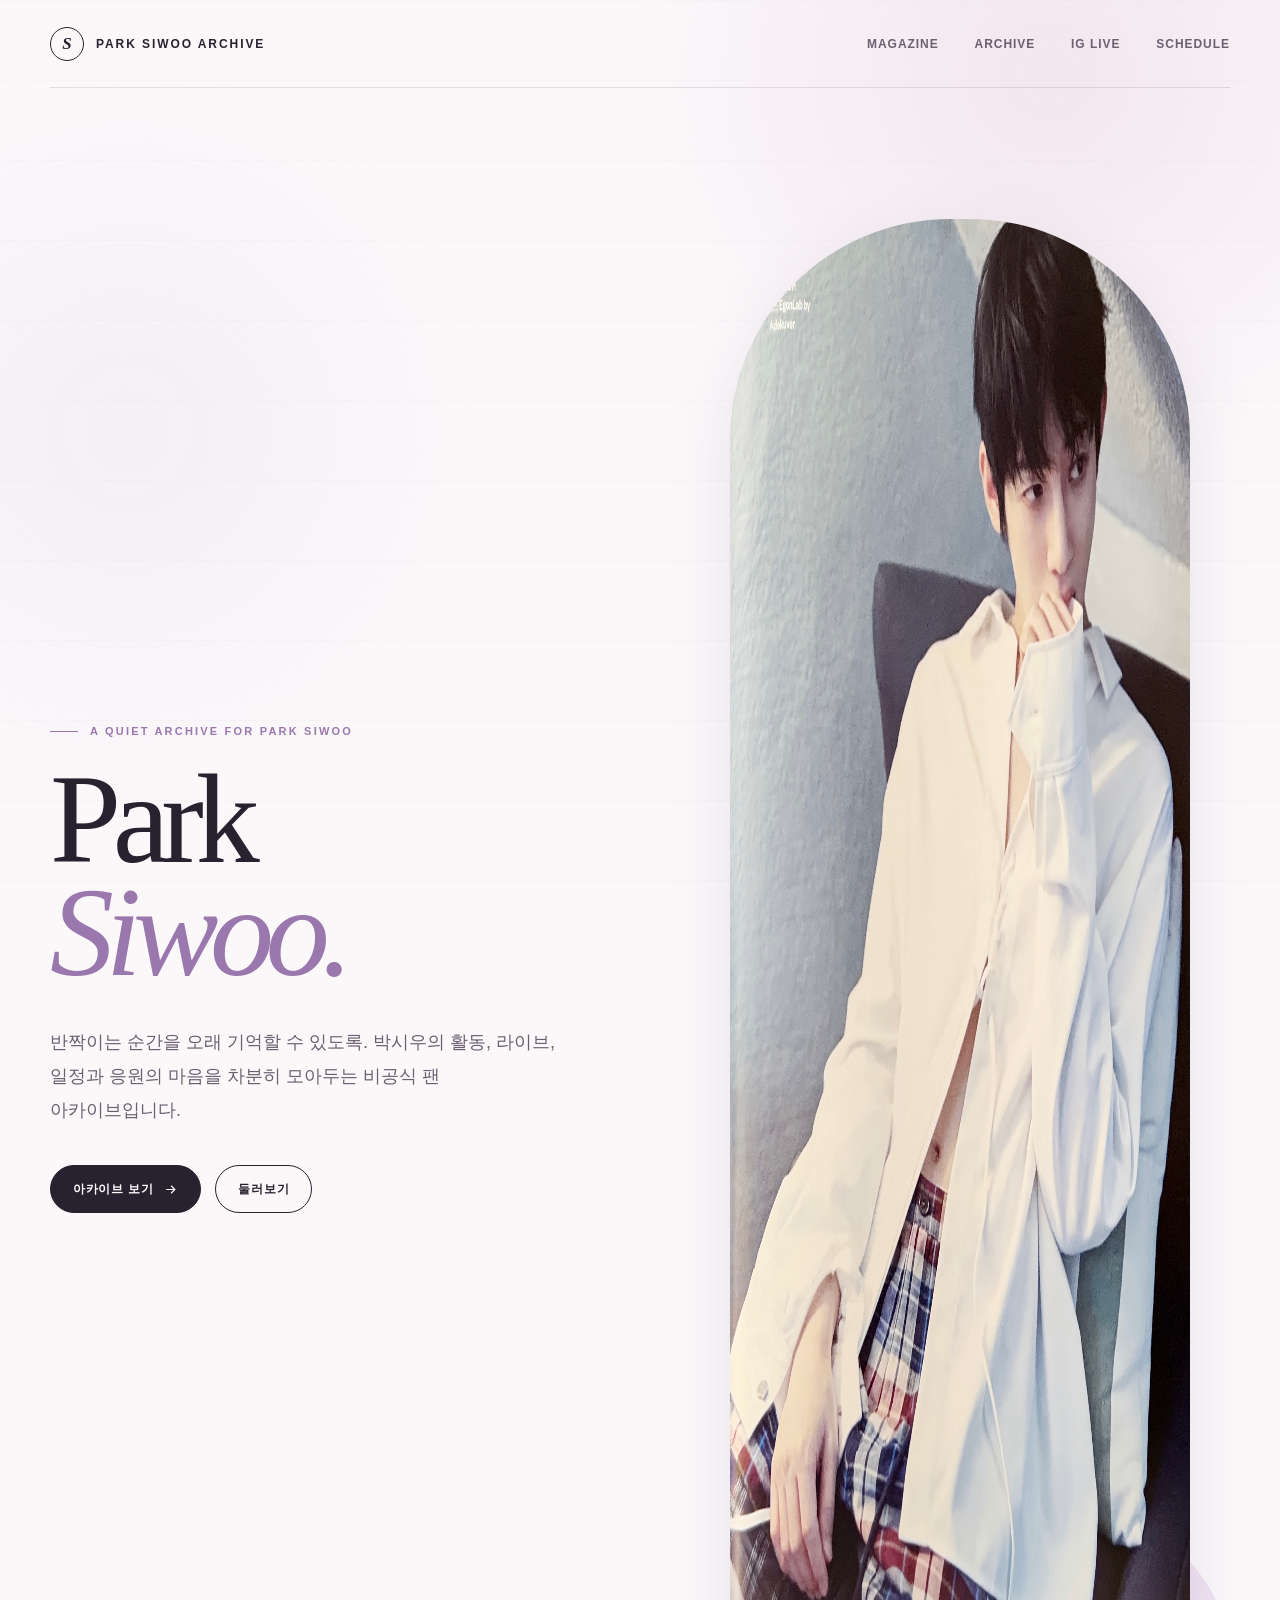
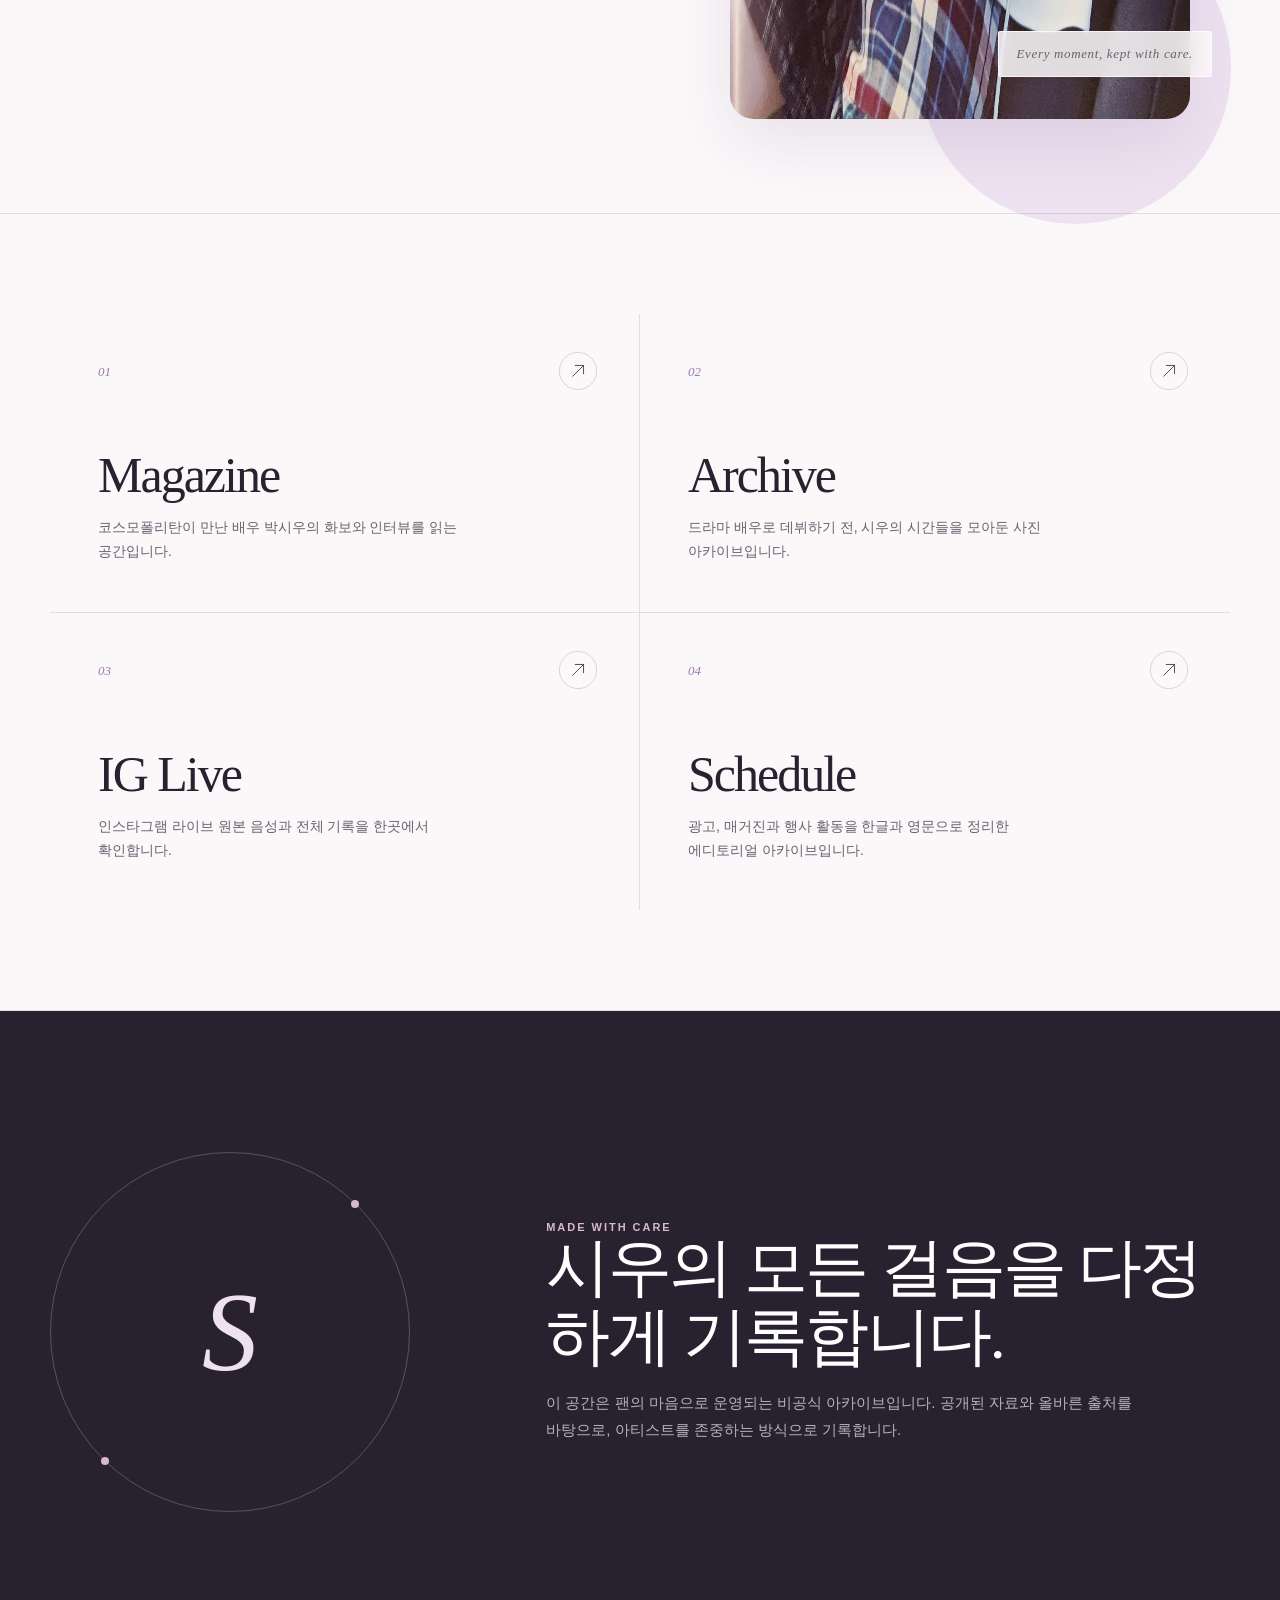
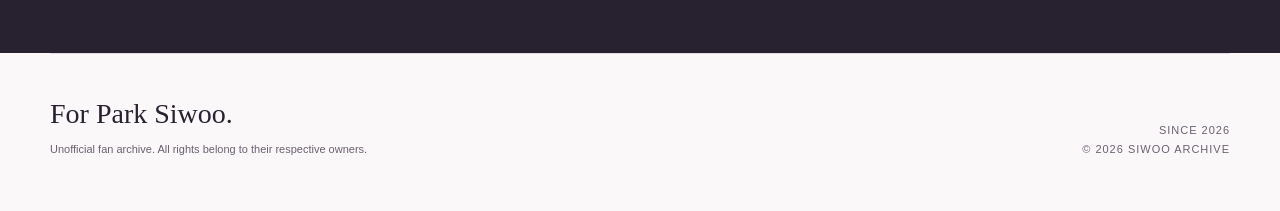
==== index.html @ e7efa556 "통합 팬사이트 추가" ====
<!doctype html>
<html lang="ko">
  <head>
    <meta charset="utf-8" />
    <meta name="viewport" content="width=device-width, initial-scale=1" />
    <meta name="theme-color" content="#fbf8fa" />
    <meta name="description" content="박시우의 빛나는 순간을 기록하는 비공식 팬 아카이브입니다." />
    <meta property="og:title" content="SIWOO — Park Siwoo Archive" />
    <meta property="og:description" content="Every moment, kept with care. 박시우 비공식 팬 아카이브." />
    <meta property="og:type" content="website" />
    <title>SIWOO — Park Siwoo Archive</title>
    <link rel="stylesheet" href="./assets/css/style.css" />
    <script src="./assets/js/main.js" defer></script>
  </head>
  <body>
    <a class="skip-link" href="#main">본문으로 바로가기</a>
    <header class="site-header">
      <a class="brand" href="./" aria-label="SIWOO 홈">
        <span class="brand-mark" aria-hidden="true">S</span>
        <span class="brand-text">Park Siwoo Archive</span>
      </a>
      <button class="menu-button" type="button" aria-expanded="false" aria-controls="site-navigation" aria-label="메뉴 열기"><span></span></button>
      <nav class="site-nav" id="site-navigation" aria-label="주요 메뉴">
        <a href="./magazine/">Magazine</a>
        <a href="./archive/">Archive</a>
        <a href="./live/">IG Live</a>
        <a href="./schedule/">Schedule</a>
      </nav>
    </header>

    <main id="main">
      <section class="hero">
        <div class="hero-content" data-reveal>
          <p class="eyebrow">A quiet archive for Park Siwoo</p>
          <h1>Park <em>Siwoo.</em></h1>
          <p class="hero-copy">반짝이는 순간을 오래 기억할 수 있도록. 박시우의 활동, 라이브, 일정과 응원의 마음을 차분히 모아두는 비공식 팬 아카이브입니다.</p>
          <div class="hero-actions">
            <a class="button" href="./archive/">아카이브 보기
              <svg aria-hidden="true" viewBox="0 0 24 24" fill="none" stroke="currentColor" stroke-width="1.8"><path d="M5 12h14M13 6l6 6-6 6" /></svg>
            </a>
            <a class="button secondary" href="#explore">둘러보기</a>
          </div>
        </div>
        <figure class="hero-art" data-reveal>
          <img src="./schedule/1.jpeg" alt="흰 재킷을 입고 카메라를 바라보는 박시우의 에디토리얼 화보" width="1200" height="1500" />
          <figcaption>Every moment, kept with care.</figcaption>
        </figure>
      </section>

      <section class="section explore" id="explore">
        <div class="section-inner">
          <div class="portal-grid">
            <a class="portal-card" href="./magazine/" data-reveal>
              <span class="portal-number">01</span>
              <svg class="portal-arrow" aria-hidden="true" viewBox="0 0 48 48" fill="none" stroke="currentColor"><circle cx="24" cy="24" r="23.5" opacity=".2"/><path d="M17 31 31 17M20 17h11v11"/></svg>
              <h3>Magazine</h3>
              <p>코스모폴리탄이 만난 배우 박시우의 화보와 인터뷰를 읽는 공간입니다.</p>
            </a>
            <a class="portal-card" href="./archive/" data-reveal>
              <span class="portal-number">02</span>
              <svg class="portal-arrow" aria-hidden="true" viewBox="0 0 48 48" fill="none" stroke="currentColor"><circle cx="24" cy="24" r="23.5" opacity=".2"/><path d="M17 31 31 17M20 17h11v11"/></svg>
              <h3>Archive</h3>
              <p>드라마 배우로 데뷔하기 전, 시우의 시간들을 모아둔 사진 아카이브입니다.</p>
            </a>
            <a class="portal-card" href="./live/" data-reveal>
              <span class="portal-number">03</span>
              <svg class="portal-arrow" aria-hidden="true" viewBox="0 0 48 48" fill="none" stroke="currentColor"><circle cx="24" cy="24" r="23.5" opacity=".2"/><path d="M17 31 31 17M20 17h11v11"/></svg>
              <h3>IG Live</h3>
              <p>인스타그램 라이브 원본 음성과 전체 기록을 한곳에서 확인합니다.</p>
            </a>
            <a class="portal-card" href="./schedule/" data-reveal>
              <span class="portal-number">04</span>
              <svg class="portal-arrow" aria-hidden="true" viewBox="0 0 48 48" fill="none" stroke="currentColor"><circle cx="24" cy="24" r="23.5" opacity=".2"/><path d="M17 31 31 17M20 17h11v11"/></svg>
              <h3>Schedule</h3>
              <p>광고, 매거진과 행사 활동을 한글과 영문으로 정리한 에디토리얼 아카이브입니다.</p>
            </a>
          </div>
        </div>
      </section>

      <section class="section note-section">
        <div class="section-inner note-layout">
          <div class="note-orbit" aria-hidden="true" data-reveal><span class="note-monogram">S</span></div>
          <div data-reveal>
            <p class="section-kicker">Made with care</p>
            <h2 class="section-title">시우의 모든 걸음을 다정하게 기록합니다.</h2>
            <p class="section-copy">이 공간은 팬의 마음으로 운영되는 비공식 아카이브입니다. 공개된 자료와 올바른 출처를 바탕으로, 아티스트를 존중하는 방식으로 기록합니다.</p>
          </div>
        </div>
      </section>
    </main>

    <footer class="site-footer">
      <div>
        <p class="footer-title">For Park Siwoo.</p>
        <p class="footer-note">Unofficial fan archive. All rights belong to their respective owners.</p>
      </div>
      <p class="footer-meta">Since 2026<br />© <span data-year>2026</span> SIWOO Archive</p>
    </footer>
  </body>
</html>
---- assets/css/style.css ----
:root {
  --ink: #28212f;
  --ink-soft: #6b6070;
  --paper: #fbf8fa;
  --paper-deep: #f3edf3;
  --white: #ffffff;
  --sky: #d7b8cf;
  --sky-deep: #9a78ae;
  --sky-pale: #eee2f2;
  --line: rgba(62, 43, 69, 0.13);
  --shadow: 0 24px 70px rgba(108, 79, 117, 0.13);
  --serif: "Iowan Old Style", "Palatino Linotype", "Book Antiqua", Georgia, serif;
  --sans: Pretendard, "Apple SD Gothic Neo", "Noto Sans KR", -apple-system,
    BlinkMacSystemFont, "Segoe UI", sans-serif;
  --page: min(1180px, calc(100vw - 48px));
}

* {
  box-sizing: border-box;
}

html {
  scroll-behavior: smooth;
}

body {
  margin: 0;
  color: var(--ink);
  background: var(--paper);
  font-family: var(--sans);
  -webkit-font-smoothing: antialiased;
}

body::before {
  position: fixed;
  inset: 0;
  z-index: -1;
  pointer-events: none;
  content: "";
  background:
    radial-gradient(circle at 82% 8%, rgba(219, 184, 209, 0.27), transparent 26rem),
    radial-gradient(circle at 10% 48%, rgba(207, 191, 226, 0.15), transparent 23rem),
    linear-gradient(rgba(62, 43, 69, 0.018) 1px, transparent 1px);
  background-size: auto, auto, 100% 5rem;
}

a {
  color: inherit;
  text-decoration: none;
}

img {
  display: block;
  max-width: 100%;
}

button,
a {
  -webkit-tap-highlight-color: transparent;
}

:focus-visible {
  outline: 2px solid var(--sky-deep);
  outline-offset: 4px;
}

.skip-link {
  position: fixed;
  top: 12px;
  left: 12px;
  z-index: 100;
  padding: 10px 14px;
  border-radius: 999px;
  background: var(--ink);
  color: white;
  transform: translateY(-160%);
  transition: transform 180ms ease;
}

.skip-link:focus {
  transform: translateY(0);
}

.site-header {
  width: var(--page);
  min-height: 88px;
  margin: 0 auto;
  display: flex;
  align-items: center;
  justify-content: space-between;
  border-bottom: 1px solid var(--line);
}

.brand {
  display: inline-flex;
  align-items: center;
  gap: 12px;
  font-size: 12px;
  font-weight: 700;
  letter-spacing: 0.16em;
  text-transform: uppercase;
}

.brand-mark {
  display: grid;
  width: 34px;
  aspect-ratio: 1;
  place-items: center;
  border: 1px solid var(--ink);
  border-radius: 50%;
  font-family: var(--serif);
  font-size: 17px;
  font-style: italic;
  letter-spacing: 0;
}

.site-nav {
  display: flex;
  align-items: center;
  gap: clamp(18px, 2.8vw, 38px);
}

.site-nav a {
  position: relative;
  padding: 12px 0;
  color: var(--ink-soft);
  font-size: 12px;
  font-weight: 650;
  letter-spacing: 0.08em;
  text-transform: uppercase;
}

.site-nav a::after {
  position: absolute;
  right: 0;
  bottom: 5px;
  left: 0;
  height: 1px;
  content: "";
  background: var(--sky-deep);
  transform: scaleX(0);
  transform-origin: right;
  transition: transform 180ms ease;
}

.site-nav a:hover::after,
.site-nav a[aria-current="page"]::after {
  transform: scaleX(1);
  transform-origin: left;
}

.site-nav a[aria-current="page"] {
  color: var(--ink);
}

.menu-button {
  display: none;
  width: 42px;
  height: 42px;
  padding: 0;
  border: 1px solid var(--line);
  border-radius: 50%;
  background: transparent;
  color: var(--ink);
  cursor: pointer;
}

.menu-button span,
.menu-button::before,
.menu-button::after {
  display: block;
  width: 16px;
  height: 1px;
  margin: 4px auto;
  content: "";
  background: currentColor;
  transition: transform 180ms ease, opacity 180ms ease;
}

.menu-button[aria-expanded="true"] span {
  opacity: 0;
}

.menu-button[aria-expanded="true"]::before {
  transform: translateY(5px) rotate(45deg);
}

.menu-button[aria-expanded="true"]::after {
  transform: translateY(-5px) rotate(-45deg);
}

main {
  overflow: hidden;
}

.hero {
  width: var(--page);
  min-height: min(760px, calc(100svh - 88px));
  margin: 0 auto;
  padding: clamp(64px, 9vw, 120px) 0 78px;
  display: grid;
  grid-template-columns: minmax(0, 1.1fr) minmax(280px, 0.9fr);
  gap: clamp(48px, 8vw, 110px);
  align-items: center;
}

.eyebrow {
  display: flex;
  align-items: center;
  gap: 12px;
  margin: 0 0 26px;
  color: var(--sky-deep);
  font-size: 11px;
  font-weight: 750;
  letter-spacing: 0.2em;
  text-transform: uppercase;
}

.eyebrow::before {
  width: 28px;
  height: 1px;
  content: "";
  background: currentColor;
}

.hero h1,
.page-hero h1 {
  margin: 0;
  font-family: var(--serif);
  font-weight: 400;
  letter-spacing: -0.065em;
  line-height: 0.88;
}

.hero h1 {
  max-width: 760px;
  font-size: clamp(72px, 10vw, 146px);
}

.hero h1 em {
  display: block;
  color: var(--sky-deep);
  font-weight: 400;
}

.hero-copy {
  max-width: 510px;
  margin: 36px 0 0;
  color: var(--ink-soft);
  font-size: clamp(15px, 1.5vw, 18px);
  line-height: 1.9;
  word-break: keep-all;
}

.hero-actions {
  display: flex;
  flex-wrap: wrap;
  gap: 14px;
  margin-top: 38px;
}

.button {
  display: inline-flex;
  min-height: 48px;
  padding: 0 22px;
  align-items: center;
  justify-content: center;
  gap: 10px;
  border: 1px solid var(--ink);
  border-radius: 999px;
  background: var(--ink);
  color: white;
  font-size: 12px;
  font-weight: 700;
  letter-spacing: 0.06em;
  transition: transform 180ms ease, background 180ms ease, color 180ms ease;
}

.button:hover {
  transform: translateY(-2px);
}

.button.secondary {
  background: transparent;
  color: var(--ink);
}

.button.secondary:hover {
  background: var(--white);
}

.button svg {
  width: 15px;
  height: 15px;
}

.hero-art {
  position: relative;
  justify-self: end;
  width: min(100%, 460px);
}

.hero-art::before {
  position: absolute;
  right: -9%;
  bottom: -7%;
  z-index: -1;
  width: 68%;
  aspect-ratio: 1;
  border-radius: 50%;
  content: "";
  background: var(--sky-pale);
}

.hero-art img {
  width: 100%;
  border-radius: 220px 220px 24px 24px;
  box-shadow: var(--shadow);
}

.hero-art figcaption {
  position: absolute;
  right: -22px;
  bottom: 42px;
  padding: 14px 18px;
  border: 1px solid rgba(255, 255, 255, 0.7);
  border-radius: 2px;
    background: rgba(251, 248, 250, 0.86);
  backdrop-filter: blur(12px);
  color: var(--ink-soft);
  font-family: var(--serif);
  font-size: 13px;
  font-style: italic;
  letter-spacing: 0.05em;
}

.section {
  padding: clamp(80px, 11vw, 150px) 0;
}

.section-inner {
  width: var(--page);
  margin: 0 auto;
}

.section-intro {
  display: grid;
  grid-template-columns: minmax(0, 0.75fr) minmax(280px, 1.25fr);
  gap: 48px;
  margin-bottom: 58px;
  align-items: end;
}

.section-kicker {
  margin: 0;
  color: var(--sky-deep);
  font-size: 11px;
  font-weight: 750;
  letter-spacing: 0.18em;
  text-transform: uppercase;
}

.section-title {
  margin: 0;
  font-family: var(--serif);
  font-size: clamp(38px, 5vw, 64px);
  font-weight: 400;
  letter-spacing: -0.04em;
  line-height: 1.08;
}

.section-copy {
  max-width: 620px;
  margin: 18px 0 0;
  color: var(--ink-soft);
  font-size: 15px;
  line-height: 1.8;
  word-break: keep-all;
}

.explore {
  padding-top: clamp(60px, 8vw, 100px);
  padding-bottom: clamp(60px, 8vw, 100px);
  border-top: 1px solid var(--line);
  border-bottom: 1px solid var(--line);
}

.portal-grid {
  display: grid;
  grid-template-columns: repeat(2, minmax(0, 1fr));
}

.portal-card {
  position: relative;
  min-height: 290px;
  padding: clamp(30px, 4vw, 48px);
  overflow: hidden;
  border-right: 1px solid var(--line);
  border-bottom: 1px solid var(--line);
  transition: background 220ms ease;
}

.portal-card:nth-child(2n) {
  border-right: 0;
}

.portal-card:nth-child(n + 3) {
  border-bottom: 0;
}

.portal-card:hover {
  background: var(--white);
}

.portal-number {
  color: var(--sky-deep);
  font-family: var(--serif);
  font-size: 13px;
  font-style: italic;
}

.portal-card h3 {
  margin: 66px 0 12px;
  font-family: var(--serif);
  font-size: clamp(34px, 4vw, 50px);
  font-weight: 400;
  letter-spacing: -0.04em;
}

.portal-card p {
  max-width: 390px;
  margin: 0;
  color: var(--ink-soft);
  font-size: 14px;
  line-height: 1.7;
  word-break: keep-all;
}

.portal-arrow {
  position: absolute;
  top: 38px;
  right: 42px;
  width: 38px;
  height: 38px;
  transition: transform 220ms ease;
}

.portal-card:hover .portal-arrow {
  transform: translate(5px, -5px);
}

.note-section {
  color: white;
  background: var(--ink);
}

.note-layout {
  display: grid;
  grid-template-columns: minmax(250px, 0.7fr) minmax(0, 1.3fr);
  gap: clamp(50px, 10vw, 140px);
  align-items: center;
}

.note-orbit {
  position: relative;
  display: grid;
  width: min(100%, 360px);
  aspect-ratio: 1;
  place-items: center;
  border: 1px solid rgba(255, 255, 255, 0.22);
  border-radius: 50%;
}

.note-orbit::before,
.note-orbit::after {
  position: absolute;
  width: 8px;
  aspect-ratio: 1;
  border-radius: 50%;
  content: "";
  background: var(--sky);
}

.note-orbit::before {
  top: 13%;
  right: 14%;
}

.note-orbit::after {
  bottom: 13%;
  left: 14%;
}

.note-monogram {
  font-family: var(--serif);
  font-size: clamp(70px, 9vw, 112px);
  font-style: italic;
  color: var(--sky-pale);
}

.note-section .section-kicker {
  color: var(--sky);
}

.note-section .section-title {
  max-width: 690px;
}

.note-section .section-copy {
  color: rgba(255, 255, 255, 0.66);
}

.site-footer {
  width: var(--page);
  margin: 0 auto;
  padding: 44px 0 52px;
  display: flex;
  align-items: flex-end;
  justify-content: space-between;
  gap: 32px;
  border-top: 1px solid var(--line);
}

.footer-title {
  margin: 0 0 10px;
  font-family: var(--serif);
  font-size: 28px;
  font-weight: 400;
}

.footer-note,
.footer-meta {
  margin: 0;
  color: var(--ink-soft);
  font-size: 11px;
  line-height: 1.7;
}

.footer-meta {
  text-align: right;
  text-transform: uppercase;
  letter-spacing: 0.09em;
}

.page-hero {
  width: var(--page);
  padding: clamp(82px, 12vw, 156px) 0 clamp(70px, 9vw, 120px);
}

.page-hero h1 {
  font-size: clamp(68px, 10vw, 138px);
}

.page-hero h1 em {
  color: var(--sky-deep);
  font-weight: 400;
}

.page-hero-grid {
  display: grid;
  grid-template-columns: minmax(0, 1.25fr) minmax(280px, 0.75fr);
  gap: 60px;
  align-items: end;
}

.page-number {
  margin: 0 0 18px;
  color: var(--sky-deep);
  font-family: var(--serif);
  font-size: 14px;
  font-style: italic;
}

.page-description {
  margin: 0 0 8px;
  color: var(--ink-soft);
  font-size: 16px;
  line-height: 1.9;
  word-break: keep-all;
}

.placeholder-shell {
  border-top: 1px solid var(--line);
  background: rgba(255, 255, 255, 0.4);
}

.placeholder-grid {
  width: var(--page);
  margin: 0 auto;
  padding: clamp(58px, 8vw, 96px) 0 clamp(90px, 12vw, 150px);
  display: grid;
  grid-template-columns: minmax(0, 0.8fr) minmax(0, 1.2fr);
  gap: clamp(48px, 9vw, 120px);
}

.placeholder-panel {
  min-height: 380px;
  padding: clamp(30px, 4vw, 48px);
  display: flex;
  flex-direction: column;
  justify-content: space-between;
  border: 1px solid var(--line);
  border-radius: 2px;
  background: var(--white);
  box-shadow: var(--shadow);
}

.placeholder-icon {
  display: grid;
  width: 58px;
  aspect-ratio: 1;
  place-items: center;
  border-radius: 50%;
  background: var(--sky-pale);
  color: var(--sky-deep);
}

.placeholder-icon svg {
  width: 24px;
  height: 24px;
}

.placeholder-panel h2 {
  margin: 72px 0 14px;
  font-family: var(--serif);
  font-size: clamp(32px, 4vw, 48px);
  font-weight: 400;
  letter-spacing: -0.04em;
}

.placeholder-panel p {
  margin: 0;
  color: var(--ink-soft);
  font-size: 14px;
  line-height: 1.8;
  word-break: keep-all;
}

.coming-soon {
  display: inline-flex;
  margin-top: 30px;
  align-items: center;
  gap: 10px;
  color: var(--sky-deep);
  font-size: 10px;
  font-weight: 750;
  letter-spacing: 0.16em;
  text-transform: uppercase;
}

.coming-soon::before {
  width: 7px;
  aspect-ratio: 1;
  border-radius: 50%;
  content: "";
  background: currentColor;
}

.guide {
  padding-top: 12px;
}

.guide h2 {
  margin: 0 0 30px;
  font-family: var(--serif);
  font-size: 32px;
  font-weight: 400;
}

.guide-list {
  margin: 0;
  padding: 0;
  list-style: none;
  counter-reset: guide;
}

.guide-list li {
  position: relative;
  padding: 24px 0 24px 50px;
  border-top: 1px solid var(--line);
  color: var(--ink-soft);
  font-size: 14px;
  line-height: 1.75;
  counter-increment: guide;
  word-break: keep-all;
}

.guide-list li::before {
  position: absolute;
  top: 25px;
  left: 0;
  color: var(--sky-deep);
  content: "0" counter(guide);
  font-family: var(--serif);
  font-size: 13px;
  font-style: italic;
}

.guide-list code {
  padding: 2px 6px;
  border-radius: 4px;
  background: var(--paper-deep);
  color: var(--ink);
  font-family: ui-monospace, SFMono-Regular, Menlo, monospace;
  font-size: 12px;
}

.back-link {
  display: inline-flex;
  margin-top: 34px;
  align-items: center;
  gap: 9px;
  font-size: 12px;
  font-weight: 700;
}

.back-link svg {
  width: 15px;
  transition: transform 180ms ease;
}

.back-link:hover svg {
  transform: translateX(-4px);
}

[data-reveal] {
  opacity: 0;
  transform: translateY(20px);
  transition: opacity 650ms ease, transform 650ms ease;
}

[data-reveal].is-visible {
  opacity: 1;
  transform: none;
}

@media (prefers-reduced-motion: reduce) {
  html {
    scroll-behavior: auto;
  }

  *,
  *::before,
  *::after {
    scroll-behavior: auto !important;
    transition-duration: 0.01ms !important;
    animation-duration: 0.01ms !important;
    animation-iteration-count: 1 !important;
  }

  [data-reveal] {
    opacity: 1;
    transform: none;
  }
}

@media (max-width: 820px) {
  :root {
    --page: min(100% - 32px, 680px);
  }

  .site-header {
    min-height: 72px;
  }

  .menu-button {
    display: block;
  }

  .site-nav {
    position: fixed;
    top: 72px;
    right: 16px;
    left: 16px;
    z-index: 20;
    padding: 18px;
    display: grid;
    gap: 2px;
    border: 1px solid var(--line);
    border-radius: 10px;
    background: rgba(251, 248, 250, 0.97);
    box-shadow: var(--shadow);
    opacity: 0;
    pointer-events: none;
    transform: translateY(-8px);
    transition: opacity 180ms ease, transform 180ms ease;
  }

  .site-nav.is-open {
    opacity: 1;
    pointer-events: auto;
    transform: translateY(0);
  }

  .site-nav a {
    padding: 13px 10px;
  }

  .site-nav a::after {
    display: none;
  }

  .hero,
  .page-hero-grid,
  .placeholder-grid,
  .note-layout {
    grid-template-columns: 1fr;
  }

  .hero {
    padding-top: 70px;
  }

  .hero-art {
    width: min(86%, 430px);
    justify-self: center;
  }

  .section-intro {
    grid-template-columns: 1fr;
    gap: 22px;
  }

  .page-hero-grid {
    gap: 42px;
  }

  .note-orbit {
    width: min(74vw, 330px);
    justify-self: center;
  }

  .placeholder-grid {
    gap: 58px;
  }
}

@media (max-width: 620px) {
  .brand-text {
    display: none;
  }

  .hero h1,
  .page-hero h1 {
    letter-spacing: -0.055em;
  }

  .hero-art figcaption {
    right: -10px;
    bottom: 26px;
  }

  .portal-grid {
    grid-template-columns: 1fr;
  }

  .portal-card,
  .portal-card:nth-child(2n),
  .portal-card:nth-child(n + 3) {
    min-height: 250px;
    border-right: 0;
    border-bottom: 1px solid var(--line);
  }

  .portal-card:last-child {
    border-bottom: 0;
  }

  .portal-card h3 {
    margin-top: 44px;
  }

  .site-footer {
    align-items: flex-start;
    flex-direction: column;
  }

  .footer-meta {
    text-align: left;
  }

  .placeholder-panel {
    min-height: 340px;
  }
}
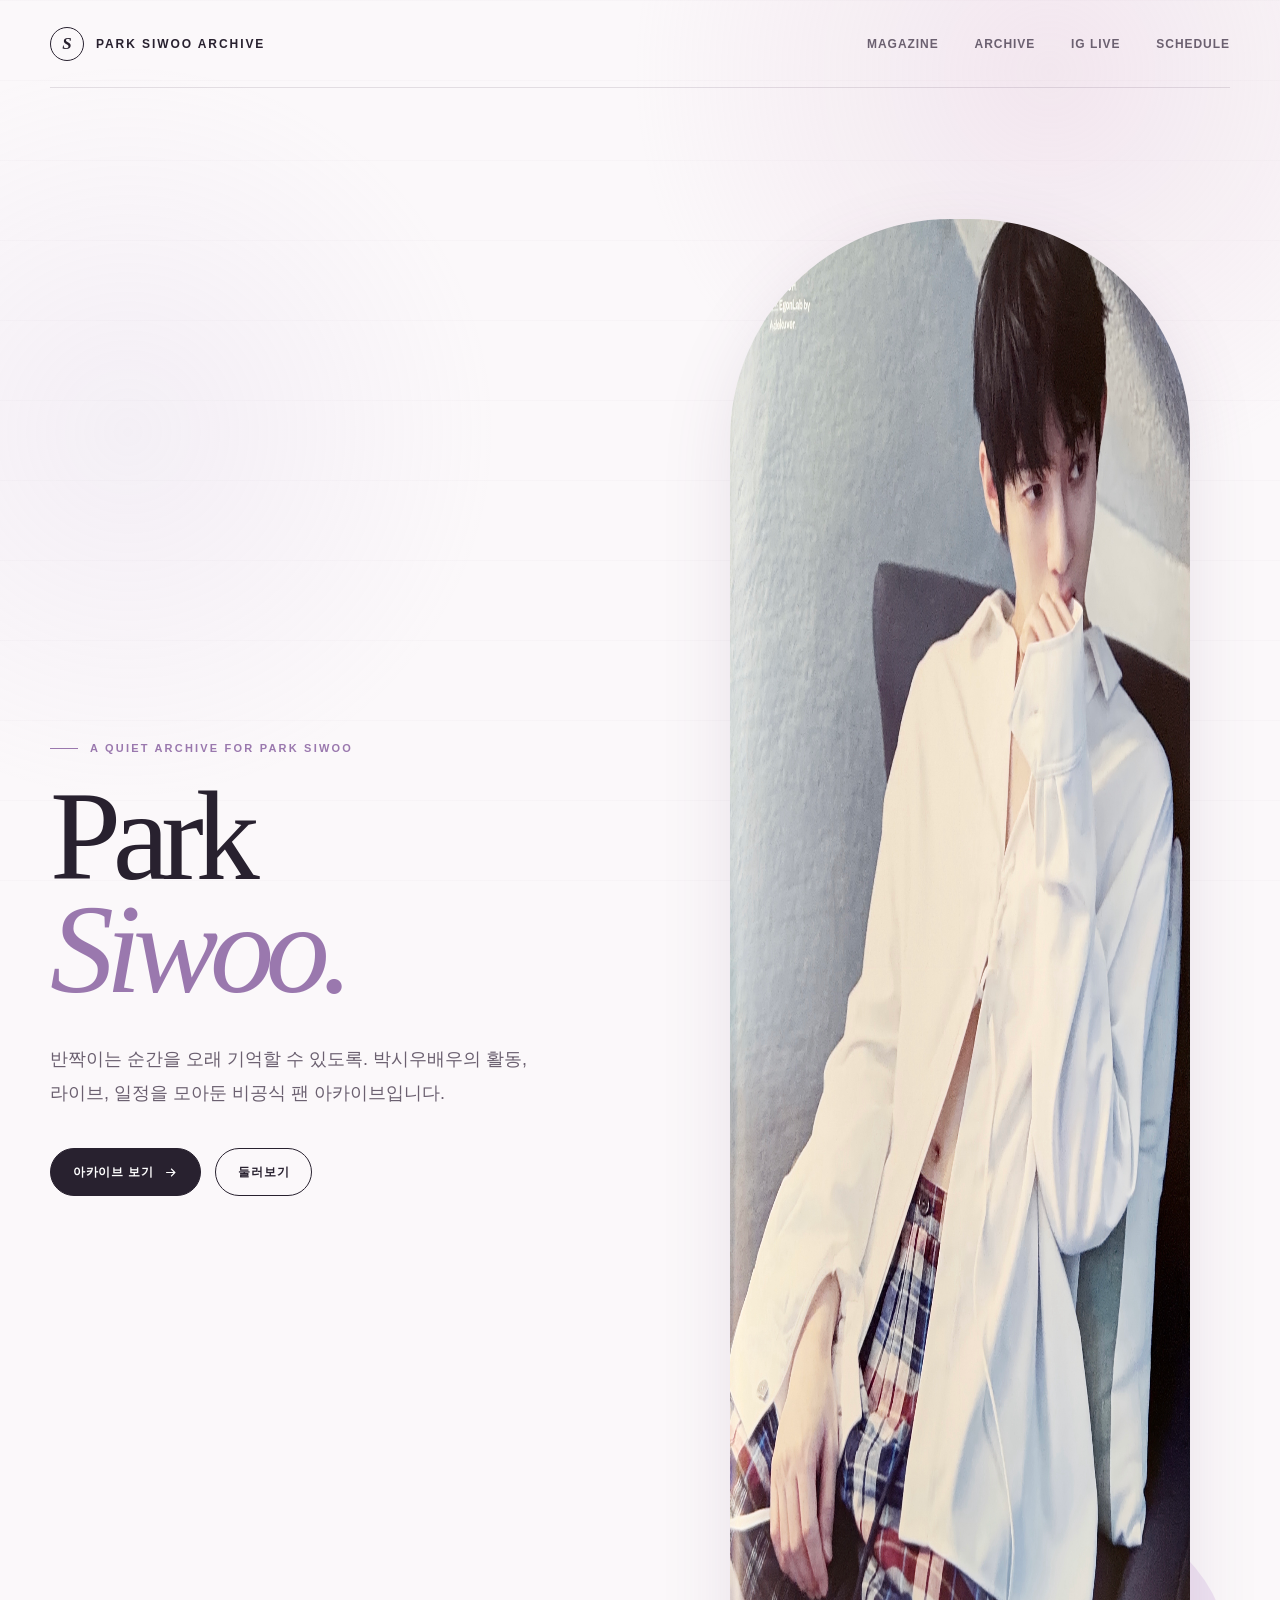
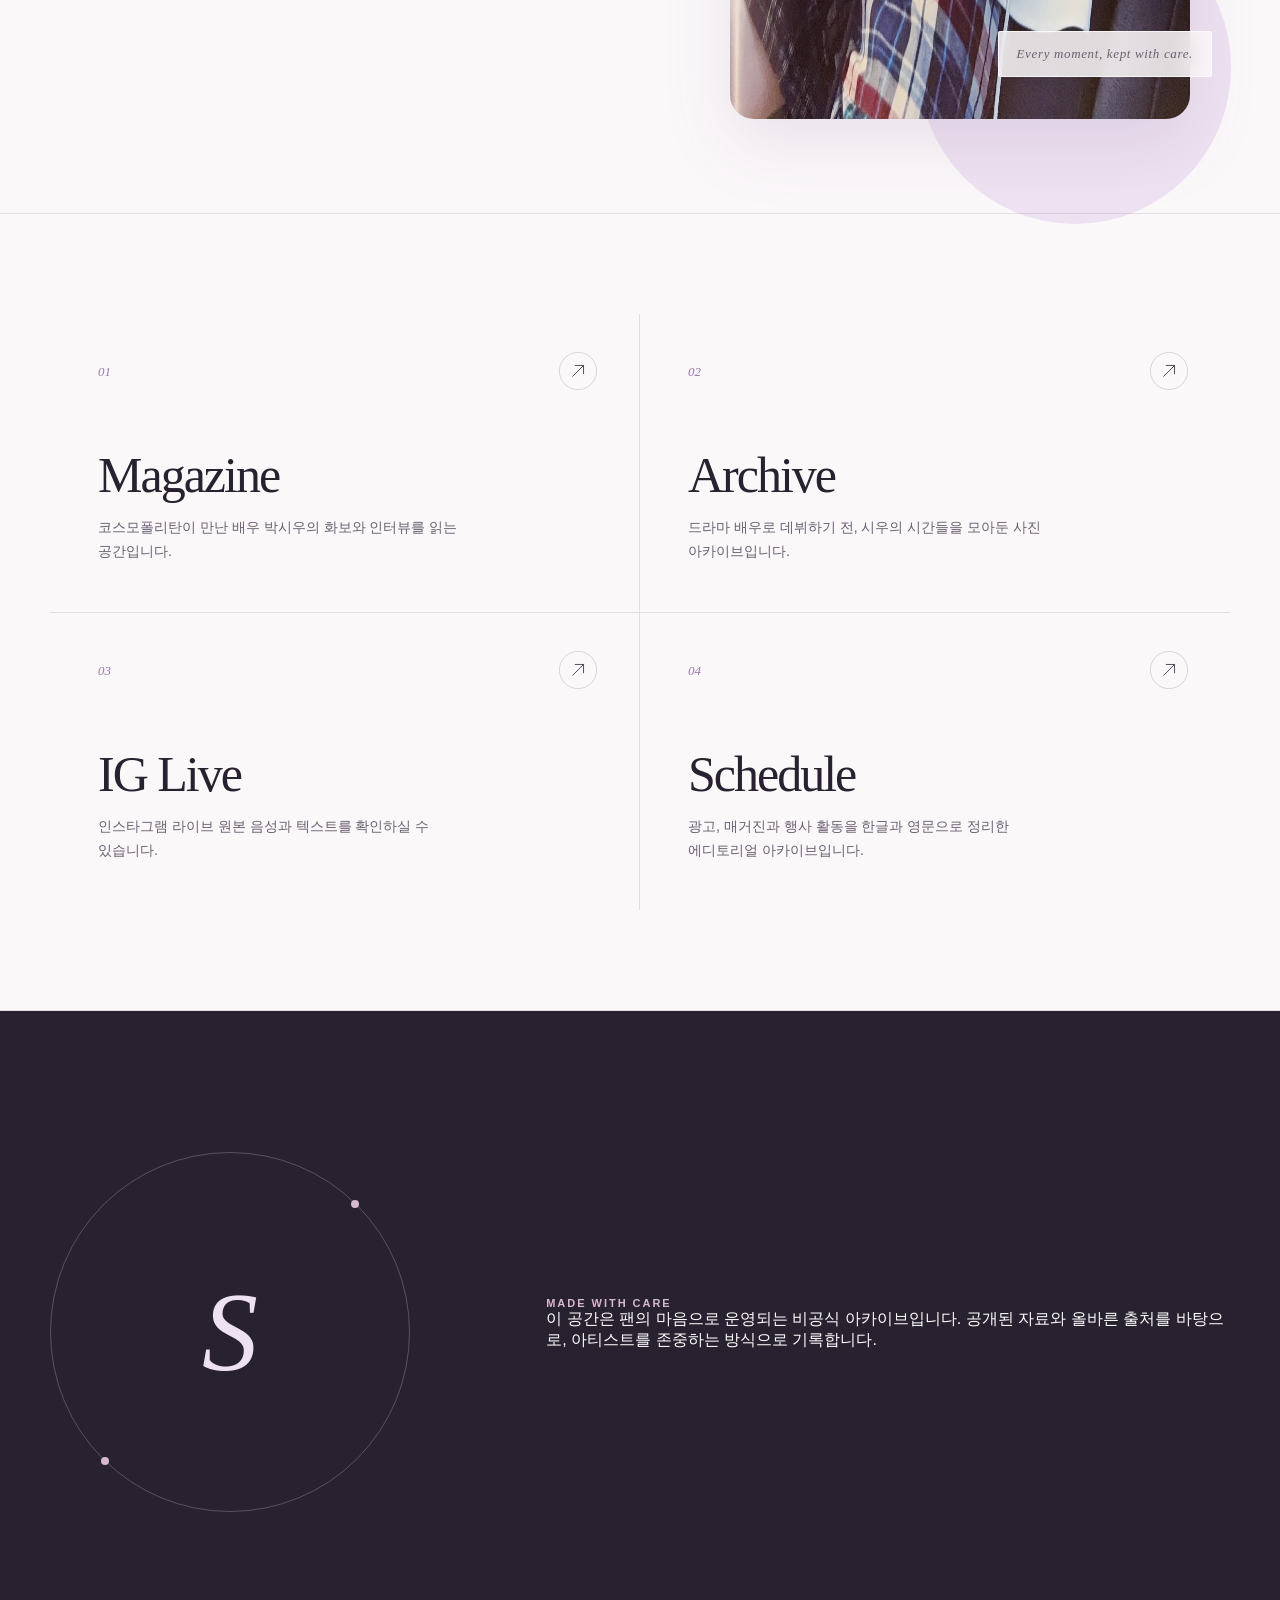
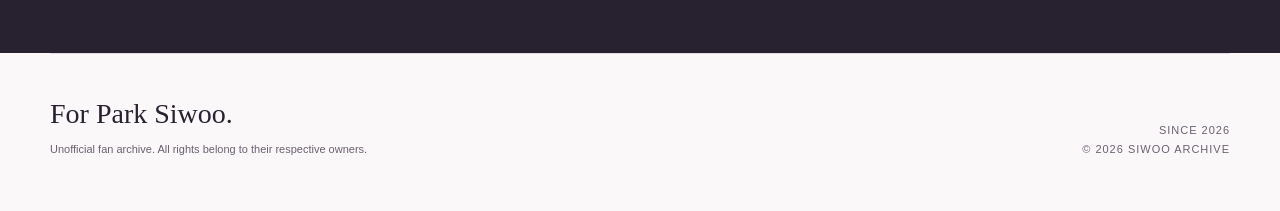
==== commit 91441925: "Update index.html" ====
--- a/index.html
+++ b/index.html
@@ -4,7 +4,7 @@
     <meta charset="utf-8" />
     <meta name="viewport" content="width=device-width, initial-scale=1" />
     <meta name="theme-color" content="#fbf8fa" />
-    <meta name="description" content="박시우의 빛나는 순간을 기록하는 비공식 팬 아카이브입니다." />
+    <meta name="description" content="박시우 배우를 위한 비공식 팬 아카이브입니다." />
     <meta property="og:title" content="SIWOO — Park Siwoo Archive" />
     <meta property="og:description" content="Every moment, kept with care. 박시우 비공식 팬 아카이브." />
     <meta property="og:type" content="website" />
@@ -33,7 +33,7 @@
         <div class="hero-content" data-reveal>
           <p class="eyebrow">A quiet archive for Park Siwoo</p>
           <h1>Park <em>Siwoo.</em></h1>
-          <p class="hero-copy">반짝이는 순간을 오래 기억할 수 있도록. 박시우의 활동, 라이브, 일정과 응원의 마음을 차분히 모아두는 비공식 팬 아카이브입니다.</p>
+          <p class="hero-copy">반짝이는 순간을 오래 기억할 수 있도록. 박시우배우의 활동, 라이브, 일정을 모아둔 비공식 팬 아카이브입니다.</p>
           <div class="hero-actions">
             <a class="button" href="./archive/">아카이브 보기
               <svg aria-hidden="true" viewBox="0 0 24 24" fill="none" stroke="currentColor" stroke-width="1.8"><path d="M5 12h14M13 6l6 6-6 6" /></svg>
@@ -66,7 +66,7 @@
               <span class="portal-number">03</span>
               <svg class="portal-arrow" aria-hidden="true" viewBox="0 0 48 48" fill="none" stroke="currentColor"><circle cx="24" cy="24" r="23.5" opacity=".2"/><path d="M17 31 31 17M20 17h11v11"/></svg>
               <h3>IG Live</h3>
-              <p>인스타그램 라이브 원본 음성과 전체 기록을 한곳에서 확인합니다.</p>
+              <p>인스타그램 라이브 원본 음성과 텍스트를 확인하실 수 있습니다.</p>
             </a>
             <a class="portal-card" href="./schedule/" data-reveal>
               <span class="portal-number">04</span>
@@ -82,8 +82,7 @@
         <div class="section-inner note-layout">
           <div class="note-orbit" aria-hidden="true" data-reveal><span class="note-monogram">S</span></div>
           <div data-reveal>
-            <p class="section-kicker">Made with care</p>
-            <h2 class="section-title">시우의 모든 걸음을 다정하게 기록합니다.</h2>
+            <p class="section-kicker">Made with care</p
             <p class="section-copy">이 공간은 팬의 마음으로 운영되는 비공식 아카이브입니다. 공개된 자료와 올바른 출처를 바탕으로, 아티스트를 존중하는 방식으로 기록합니다.</p>
           </div>
         </div>
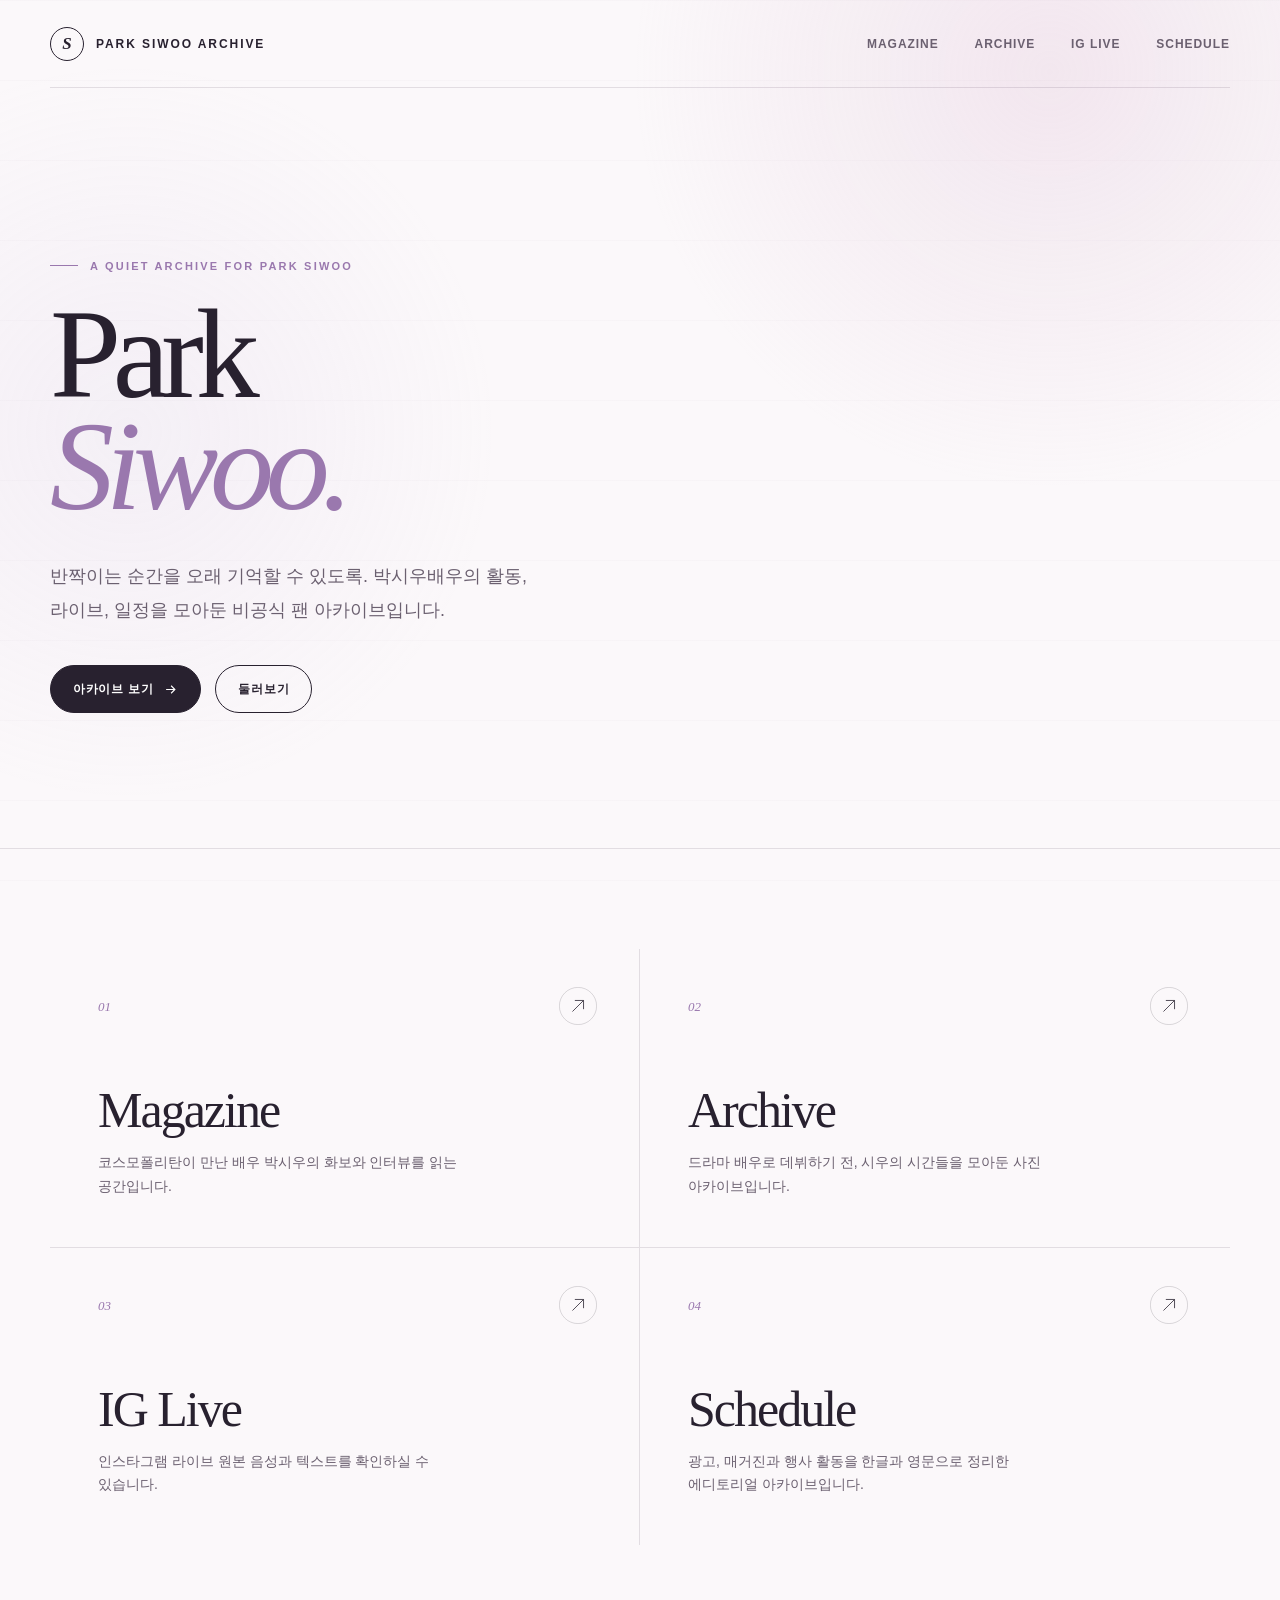
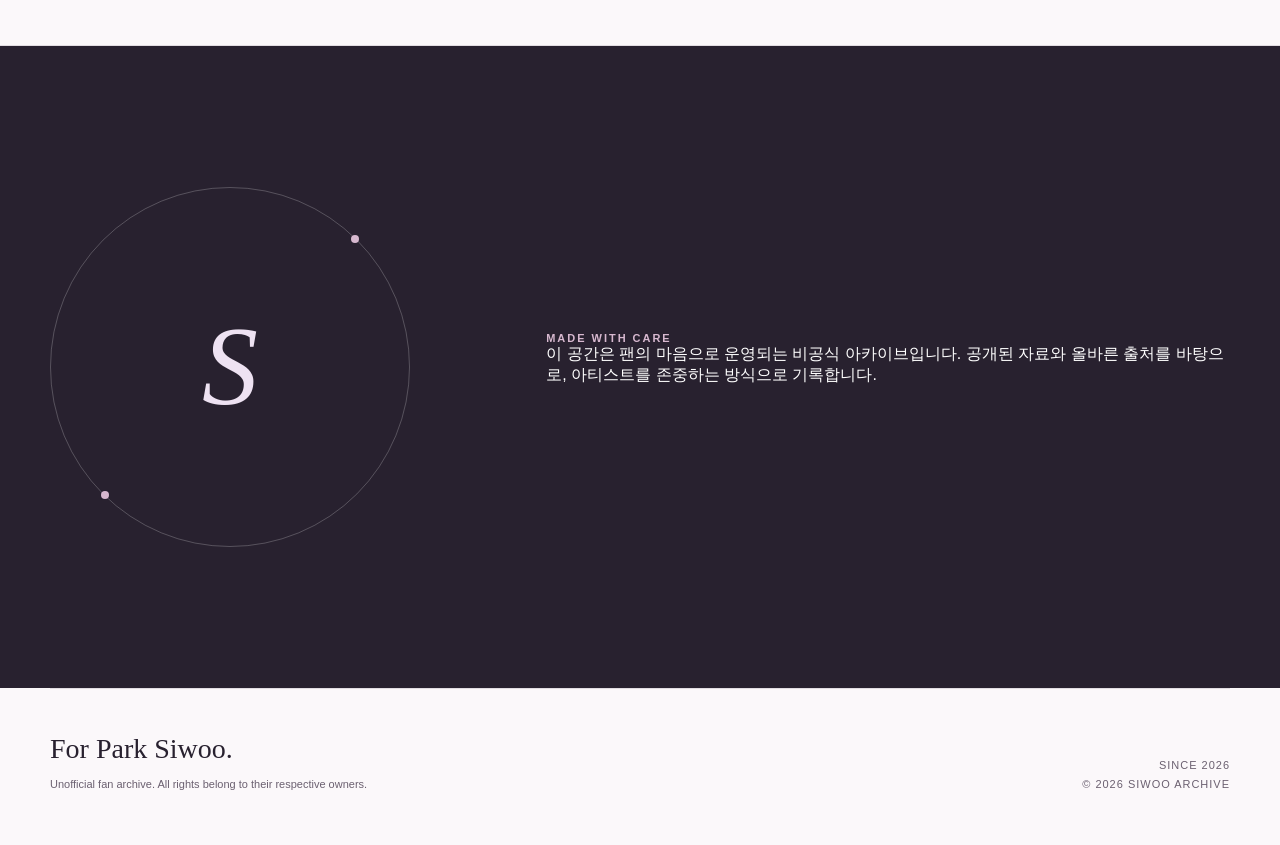
==== commit 6737bda2: "Update index.html" ====
--- a/index.html
+++ b/index.html
@@ -39,12 +39,7 @@
               <svg aria-hidden="true" viewBox="0 0 24 24" fill="none" stroke="currentColor" stroke-width="1.8"><path d="M5 12h14M13 6l6 6-6 6" /></svg>
             </a>
             <a class="button secondary" href="#explore">둘러보기</a>
-          </div>
-        </div>
-        <figure class="hero-art" data-reveal>
-          <img src="./schedule/1.jpeg" alt="흰 재킷을 입고 카메라를 바라보는 박시우의 에디토리얼 화보" width="1200" height="1500" />
-          <figcaption>Every moment, kept with care.</figcaption>
-        </figure>
+        
       </section>
 
       <section class="section explore" id="explore">
